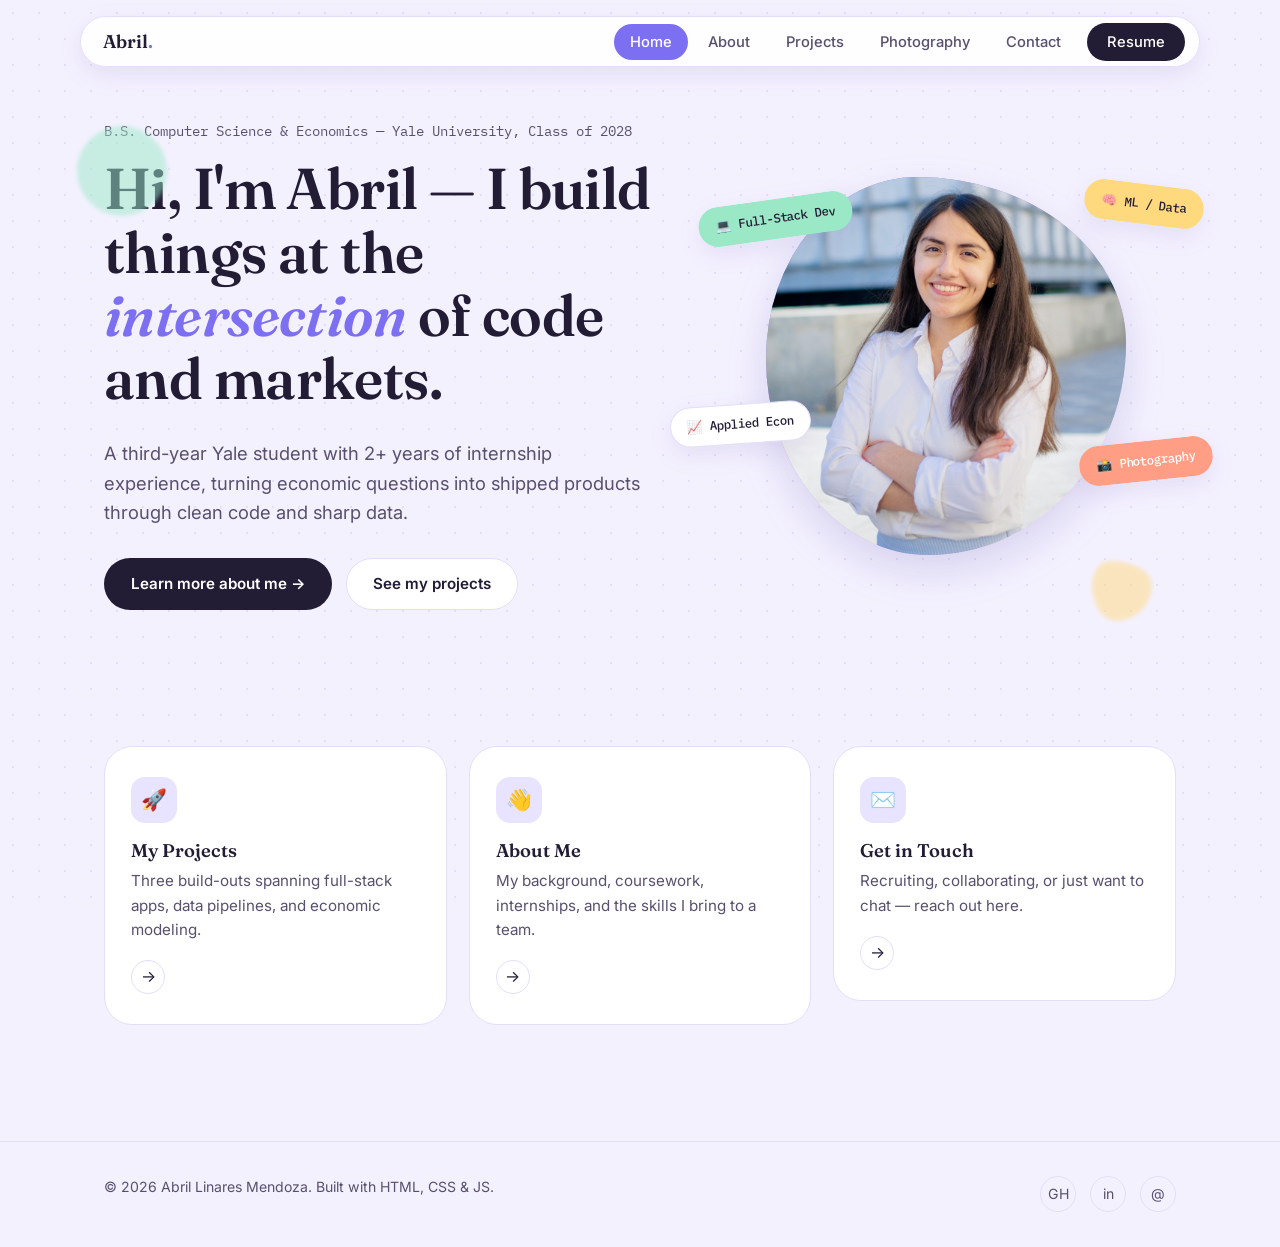
==== index.html @ f80462ec "added photo and made more changes" ====
<!DOCTYPE html>
<html lang="en">
<head>
<meta charset="UTF-8">
<meta name="viewport" content="width=device-width, initial-scale=1.0">
<title>Abril Linares Mendoza</title>
<meta name="description" content="Portfolio of Abril Linares Mendoza">
<link rel="preconnect" href="https://fonts.googleapis.com">
<link href="https://fonts.googleapis.com/css2?family=Fraunces:ital,wght@0,500;0,600;1,500&family=Inter:wght@400;500;600;700&family=IBM+Plex+Mono:wght@400;500&display=swap" rel="stylesheet">
<link rel="stylesheet" href="css/style.css">
</head>
<body>

<!-- ============ NAV ============ -->
<div class="nav-wrap">
  <nav class="nav">
    <!-- EDIT: your name / logo mark -->
    <a href="index.html" class="nav-logo">Abril<span>.</span></a>
    <button class="nav-toggle" aria-label="Toggle navigation"><span></span></button>
    <ul class="nav-links">
      <li><a href="index.html">Home</a></li>
      <li><a href="about.html">About</a></li>
      <li><a href="projects.html">Projects</a></li>
      <li><a href="photography.html">Photography</a></li>
      <li><a href="contact.html">Contact</a></li>
      <!-- EDIT: link to your resume PDF once you add it to assets/ -->
      <li><a href="assets/resume.pdf" class="nav-cta">Resume</a></li>
    </ul>
  </nav>
</div>

<!-- ============ HERO ============ -->
<header class="hero">
  <div class="container">
    <div class="shape shape-a"></div>
    <div class="shape shape-b"></div>

    <div class="hero-grid">
      <div>
        <!-- EDIT: kicker line -->
        <p class="hero-kicker">B.S. Computer Science &amp; Economics — Yale University, Class of 2028</p>

        <!-- EDIT: headline. The <em> word gets the violet italic treatment -->
        <h1>Hi, I'm Abril — I build things at the <em>intersection</em> of code and markets.</h1>

        <!-- EDIT: one-sentence bio -->
        <p class="hero-bio">
          A third-year Yale student with 2+ years of internship experience,
          turning economic questions into shipped products through clean code and sharp data.
        </p>

        <div class="hero-actions">
          <a href="about.html" class="btn btn-primary">Learn more about me →</a>
          <a href="projects.html" class="btn btn-secondary">See my projects</a>
        </div>
      </div>

      <div class="hero-photo-wrap">
        <span class="badge badge-1">💻 Full-Stack Dev</span>
        <span class="badge badge-2">📈 Applied Econ</span>
        <span class="badge badge-3">🧠 ML / Data</span>
        <span class="badge badge-4">📸 Photography</span>
        <div class="hero-photo">
          <!-- EDIT: replace with your headshot at assets/img/headshot.jpg -->
          <img src="assets/img/headshot.jpg" alt="Portrait of Abril Linares Mendoza" onerror="this.src='https://placehold.co/500x550/7C6FF2/ffffff?text=Your+Headshot'">
        </div>
      </div>
    </div>
  </div>
</header>

<!-- ============ QUICK LINKS ============ -->
<section class="section-tight">
  <div class="container">
    <div class="quick-links">
      <a href="projects.html" style="text-decoration:none;">
        <div class="quick-card reveal">
          <div class="quick-icon">🚀</div>
          <h3>My Projects</h3>
          <p>Three build-outs spanning full-stack apps, data pipelines, and economic modeling.</p>
          <div class="quick-arrow">→</div>
        </div>
      </a>
      <a href="about.html" style="text-decoration:none;">
        <div class="quick-card reveal">
          <div class="quick-icon">👋</div>
          <h3>About Me</h3>
          <p>My background, coursework, internships, and the skills I bring to a team.</p>
          <div class="quick-arrow">→</div>
        </div>
      </a>
      <a href="contact.html" style="text-decoration:none;">
        <div class="quick-card reveal">
          <div class="quick-icon">✉️</div>
          <h3>Get in Touch</h3>
          <p>Recruiting, collaborating, or just want to chat — reach out here.</p>
          <div class="quick-arrow">→</div>
        </div>
      </a>
    </div>
  </div>
</section>

<!-- ============ FOOTER ============ -->
<footer>
  <div class="container footer-inner">
    <!-- EDIT: name + year -->
    <p>© 2026 Abril Linares Mendoza. Built with HTML, CSS &amp; JS.</p>
    <div class="footer-social">
      <!-- EDIT: swap these hrefs for your real profiles -->
      <a href="https://github.com/yourusername" target="_blank" rel="noopener" aria-label="GitHub">GH</a>
      <a href="https://www.linkedin.com/in/abril-linares-mendoza-a8b287258" target="_blank" rel="noopener" aria-label="LinkedIn">in</a>
      <a href="mailto:adlinares6@gmail.com" aria-label="Email">@</a>
    </div>
  </div>
</footer>

<script src="js/script.js"></script>
</body>
</html>
---- css/style.css ----
/* =========================================================
   DESIGN TOKENS
   Edit these variables to re-theme the whole site at once.
   ========================================================= */
:root {
  /* --- Color palette --- */
  --bg:            #F4F1FF;   /* soft lavender page background */
  --bg-alt:        #FFFFFF;   /* card / surface background */
  --ink:           #221C35;   /* near-black plum for body text */
  --ink-soft:      #58506E;   /* muted plum for secondary text */

  --accent-violet: #7C6FF2;   /* primary brand accent */
  --accent-violet-dark: #5B4FD6;
  --accent-coral:  #FF9E85;   /* warm accent */
  --accent-mint:   #9BE8C7;   /* cool accent */
  --accent-butter: #FFD97D;   /* highlight accent */
  --accent-pink:   #FFC2E2;   /* extra accent for badges */

  --border: #E4DEFB;

  /* --- Type --- */
  --font-display: "Fraunces", Georgia, serif;
  --font-body: "Inter", -apple-system, BlinkMacSystemFont, "Segoe UI", sans-serif;
  --font-mono: "IBM Plex Mono", "SFMono-Regular", Consolas, monospace;

  /* --- Layout --- */
  --max-width: 1120px;
  --radius-sm: 10px;
  --radius-md: 18px;
  --radius-lg: 28px;
  --radius-pill: 999px;

  --shadow-soft: 0 8px 24px rgba(85, 70, 160, 0.10);
  --shadow-lift: 0 16px 40px rgba(85, 70, 160, 0.18);
}

/* =========================================================
   RESET
   ========================================================= */
*, *::before, *::after { box-sizing: border-box; }
html { scroll-behavior: smooth; }
body {
  margin: 0;
  background: var(--bg);
  color: var(--ink);
  font-family: var(--font-body);
  line-height: 1.6;
  -webkit-font-smoothing: antialiased;
}
img { max-width: 100%; display: block; }
a { color: inherit; text-decoration: none; }
h1, h2, h3, h4 {
  font-family: var(--font-display);
  margin: 0 0 0.5em 0;
  line-height: 1.1;
  font-weight: 600;
}
p { margin: 0 0 1em 0; }
ul { margin: 0; padding: 0; list-style: none; }
button { font-family: inherit; cursor: pointer; }

/* Background texture: faint dotted grid, subtle CS/graph-paper nod */
body {
  background-image: radial-gradient(var(--border) 1px, transparent 1px);
  background-size: 26px 26px;
  background-attachment: fixed;
}

@media (prefers-reduced-motion: reduce) {
  * { animation-duration: 0.001ms !important; animation-iteration-count: 1 !important; transition-duration: 0.001ms !important; scroll-behavior: auto !important; }
}

/* =========================================================
   NAV — floating pill, fixed top-center (inspired by ref #2)
   ========================================================= */
.nav-wrap {
  position: sticky;
  top: 16px;
  z-index: 100;
  display: flex;
  justify-content: center;
  padding: 0 16px;
  margin-bottom: 0;
}
.nav {
  width: 100%;
  max-width: var(--max-width);
  background: rgba(255, 255, 255, 0.85);
  backdrop-filter: blur(10px);
  border: 1px solid var(--border);
  border-radius: var(--radius-pill);
  padding: 10px 14px 10px 22px;
  display: flex;
  align-items: center;
  justify-content: space-between;
  box-shadow: var(--shadow-soft);
}
.nav-logo {
  font-family: var(--font-display);
  font-weight: 600;
  font-size: 1.15rem;
  color: var(--ink);
  white-space: nowrap;
}
.nav-logo span { color: var(--accent-violet); }

.nav-links {
  display: flex;
  align-items: center;
  gap: 4px;
}
.nav-links a {
  font-size: 0.92rem;
  font-weight: 500;
  color: var(--ink-soft);
  padding: 9px 16px;
  border-radius: var(--radius-pill);
  transition: background 0.2s ease, color 0.2s ease;
  white-space: nowrap;
}
.nav-links a:hover { background: var(--bg); color: var(--ink); }
.nav-links a.active {
  background: var(--accent-violet);
  color: #fff;
}
.nav-cta {
  background: var(--ink);
  color: #fff !important;
  padding: 10px 20px !important;
  margin-left: 6px;
}
.nav-cta:hover { background: var(--accent-violet-dark) !important; }

.nav-toggle {
  display: none;
  background: none;
  border: none;
  padding: 8px;
}
.nav-toggle span, .nav-toggle span::before, .nav-toggle span::after {
  content: "";
  display: block;
  width: 22px;
  height: 2px;
  background: var(--ink);
  border-radius: 2px;
  position: relative;
  transition: 0.2s ease;
}
.nav-toggle span::before { position: absolute; top: -7px; }
.nav-toggle span::after { position: absolute; top: 7px; }

@media (max-width: 760px) {
  .nav-links {
    position: absolute;
    top: calc(100% + 10px);
    left: 0; right: 0;
    background: #fff;
    border: 1px solid var(--border);
    border-radius: var(--radius-md);
    flex-direction: column;
    align-items: stretch;
    padding: 10px;
    display: none;
    box-shadow: var(--shadow-lift);
  }
  .nav-links.open { display: flex; }
  .nav-links a { text-align: center; padding: 12px; }
  .nav-toggle { display: block; }
}

/* =========================================================
   LAYOUT HELPERS
   ========================================================= */
.container {
  max-width: var(--max-width);
  margin: 0 auto;
  padding: 0 24px;
}
.section { padding: 88px 0; }
.section-tight { padding: 56px 0; }
.eyebrow {
  font-family: var(--font-mono);
  font-size: 0.78rem;
  letter-spacing: 0.06em;
  text-transform: uppercase;
  color: var(--accent-violet-dark);
  background: #EDE9FF;
  display: inline-flex;
  align-items: center;
  gap: 8px;
  padding: 6px 14px;
  border-radius: var(--radius-pill);
  margin-bottom: 18px;
}

/* =========================================================
   BUTTONS
   ========================================================= */
.btn {
  display: inline-flex;
  align-items: center;
  gap: 8px;
  font-weight: 600;
  font-size: 0.95rem;
  padding: 13px 26px;
  border-radius: var(--radius-pill);
  border: 1px solid transparent;
  transition: transform 0.2s ease, box-shadow 0.2s ease, background 0.2s ease;
}
.btn:hover { transform: translateY(-2px); }
.btn-primary { background: var(--ink); color: #fff; }
.btn-primary:hover { background: var(--accent-violet-dark); box-shadow: var(--shadow-lift); }
.btn-secondary { background: #fff; color: var(--ink); border-color: var(--border); }
.btn-secondary:hover { border-color: var(--accent-violet); box-shadow: var(--shadow-soft); }
.btn-block { width: 100%; justify-content: center; }

/* =========================================================
   HERO (index.html)
   ========================================================= */
.hero {
  position: relative;
  padding: 70px 0 60px;
  overflow: hidden;
}
.hero-grid {
  display: grid;
  grid-template-columns: 1.1fr 0.9fr;
  gap: 50px;
  align-items: center;
}
.hero-kicker {
  font-family: var(--font-mono);
  font-size: 0.85rem;
  color: var(--ink-soft);
  margin-bottom: 14px;
}
.hero h1 {
  font-size: clamp(2.4rem, 5vw, 3.6rem);
  letter-spacing: -0.01em;
}
.hero h1 em {
  font-style: italic;
  color: var(--accent-violet);
}
.hero-bio {
  font-size: 1.15rem;
  color: var(--ink-soft);
  max-width: 46ch;
  margin-bottom: 30px;
}
.hero-actions { display: flex; gap: 14px; flex-wrap: wrap; }

.hero-photo-wrap {
  position: relative;
  display: flex;
  justify-content: center;
  align-items: center;
}
.hero-photo {
  width: min(360px, 80vw);
  aspect-ratio: 1 / 1.05;
  border-radius: 42% 58% 55% 45% / 48% 44% 56% 52%;
  overflow: hidden;
  background: linear-gradient(135deg, var(--accent-violet), var(--accent-pink));
  box-shadow: var(--shadow-lift);
  position: relative;
  z-index: 2;
}
.hero-photo img { width: 100%; height: 100%; object-fit: cover; }

.badge {
  position: absolute;
  font-family: var(--font-mono);
  font-size: 0.78rem;
  font-weight: 500;
  padding: 9px 16px;
  border-radius: var(--radius-pill);
  border: 1px solid var(--border);
  background: #fff;
  box-shadow: var(--shadow-soft);
  z-index: 3;
  animation: float 5s ease-in-out infinite;
}
.badge-1 { top: 6%; left: -4%; background: var(--accent-mint); border-color: transparent; transform: rotate(-8deg); animation-delay: 0s; }
.badge-2 { top: 60%; left: -10%; background: #fff; transform: rotate(-4deg); animation-delay: 1.2s; }
.badge-3 { top: 2%; right: -6%; background: var(--accent-butter); border-color: transparent; transform: rotate(7deg); animation-delay: 0.6s; }
.badge-4 { top: 70%; right: -8%; background: var(--accent-coral); border-color: transparent; color: #fff; transform: rotate(-6deg); animation-delay: 1.8s; }

@keyframes float {
  0%, 100% { transform: translateY(0) rotate(var(--r, 0deg)); }
  50% { transform: translateY(-10px) rotate(var(--r, 0deg)); }
}

.shape { position: absolute; border-radius: 50%; opacity: 0.5; filter: blur(2px); z-index: 1; }
.shape-a { width: 90px; height: 90px; background: var(--accent-mint); top: 12%; left: 6%; }
.shape-b { width: 60px; height: 60px; background: var(--accent-butter); bottom: 8%; right: 10%; border-radius: 30% 70% 60% 40% / 40% 40% 60% 60%; }

/* Quick-link cards on landing page */
.quick-links {
  display: grid;
  grid-template-columns: repeat(3, 1fr);
  gap: 22px;
  margin-top: 20px;
}
.quick-card {
  background: var(--bg-alt);
  border: 1px solid var(--border);
  border-radius: var(--radius-lg);
  padding: 30px 26px;
  transition: transform 0.25s ease, box-shadow 0.25s ease, border-color 0.25s ease;
}
.quick-card:hover { transform: translateY(-6px); box-shadow: var(--shadow-lift); border-color: var(--accent-violet); }
.quick-icon {
  width: 46px; height: 46px;
  border-radius: 14px;
  display: flex; align-items: center; justify-content: center;
  font-size: 1.3rem;
  margin-bottom: 18px;
}
.quick-card:nth-child(1) .quick-icon { background: #E8E4FF; }
.quick-card:nth-child(2) .quick-icon { background: #FFE9DC; }
.quick-card:nth-child(3) .quick-icon { background: #DFF6EA; }
.quick-card h3 { font-size: 1.15rem; margin-bottom: 8px; }
.quick-card p { color: var(--ink-soft); font-size: 0.95rem; margin-bottom: 18px; }
.quick-arrow {
  width: 34px; height: 34px;
  border-radius: 50%;
  border: 1px solid var(--border);
  display: flex; align-items: center; justify-content: center;
  transition: 0.2s ease;
}
.quick-card:hover .quick-arrow { background: var(--ink); color: #fff; border-color: var(--ink); }

/* =========================================================
   PAGE HEADER (used on inner pages)
   ========================================================= */
.page-header { padding: 60px 0 20px; text-align: left; }
.page-header h1 { font-size: clamp(2rem, 4vw, 2.8rem); }
.page-header p { color: var(--ink-soft); font-size: 1.1rem; max-width: 60ch; }

/* =========================================================
   ABOUT PAGE
   ========================================================= */
.about-grid {
  display: grid;
  grid-template-columns: 0.85fr 1.15fr;
  gap: 56px;
  align-items: start;
}
.about-photo {
  border-radius: var(--radius-lg);
  overflow: hidden;
  background: linear-gradient(160deg, var(--accent-mint), var(--accent-violet));
  aspect-ratio: 4/5;
  box-shadow: var(--shadow-soft);
  position: sticky;
  top: 110px;
}
.about-photo img { width: 100%; height: 100%; object-fit: cover; }

.skill-group { margin-top: 34px; }
.skill-group h3 { font-size: 1rem; text-transform: uppercase; letter-spacing: 0.04em; color: var(--ink-soft); font-family: var(--font-mono); margin-bottom: 14px; }
.tag-row { display: flex; flex-wrap: wrap; gap: 10px; }
.tag {
  font-family: var(--font-mono);
  font-size: 0.85rem;
  padding: 8px 14px;
  border-radius: var(--radius-pill);
  background: #fff;
  border: 1px solid var(--border);
  transition: 0.2s ease;
}
.tag:hover { border-color: var(--accent-violet); transform: translateY(-2px); }

.timeline { margin-top: 40px; border-left: 2px solid var(--border); padding-left: 26px; }
.timeline-item { position: relative; margin-bottom: 30px; }
.timeline-item::before {
  content: "";
  position: absolute;
  left: -32px; top: 4px;
  width: 12px; height: 12px;
  border-radius: 50%;
  background: var(--accent-violet);
  border: 3px solid var(--bg);
}
.timeline-item .role { font-weight: 600; font-size: 1.05rem; }
.timeline-item .org { color: var(--accent-violet-dark); font-size: 0.92rem; font-weight: 500; margin-bottom: 4px; }
.timeline-item .when { font-family: var(--font-mono); font-size: 0.8rem; color: var(--ink-soft); margin-bottom: 6px; }

/* =========================================================
   PROJECTS PAGE
   ========================================================= */
.project-grid {
  display: grid;
  grid-template-columns: repeat(3, 1fr);
  gap: 26px;
}
.project-card {
  background: var(--bg-alt);
  border: 1px solid var(--border);
  border-radius: var(--radius-lg);
  overflow: hidden;
  display: flex;
  flex-direction: column;
  transition: transform 0.25s ease, box-shadow 0.25s ease;
}
.project-card:hover { transform: translateY(-6px); box-shadow: var(--shadow-lift); }
.project-thumb {
  height: 170px;
  display: flex; align-items: center; justify-content: center;
  font-family: var(--font-display);
  font-style: italic;
  font-size: 1.6rem;
  color: #fff;
}
.project-card:nth-child(1) .project-thumb { background: linear-gradient(135deg, var(--accent-violet), #A99CFF); }
.project-card:nth-child(2) .project-thumb { background: linear-gradient(135deg, var(--accent-coral), var(--accent-butter)); }
.project-card:nth-child(3) .project-thumb { background: linear-gradient(135deg, var(--accent-mint), #6FC9A8); }

.project-body { padding: 26px; display: flex; flex-direction: column; flex: 1; }
.project-body h3 { font-size: 1.25rem; margin-bottom: 8px; }
.project-body p { color: var(--ink-soft); font-size: 0.95rem; margin-bottom: 16px; }
.project-tech { display: flex; flex-wrap: wrap; gap: 8px; margin-bottom: 22px; }
.project-tech span {
  font-family: var(--font-mono);
  font-size: 0.75rem;
  background: var(--bg);
  border: 1px solid var(--border);
  padding: 5px 10px;
  border-radius: var(--radius-pill);
}
.project-links { display: flex; gap: 10px; margin-top: auto; }
.project-links a {
  flex: 1;
  text-align: center;
  font-size: 0.88rem;
  font-weight: 600;
  padding: 10px;
  border-radius: var(--radius-pill);
  border: 1px solid var(--border);
  transition: 0.2s ease;
}
.project-links a:hover { background: var(--ink); color: #fff; border-color: var(--ink); }

/* =========================================================
   CONTACT PAGE
   ========================================================= */
.contact-grid {
  display: grid;
  grid-template-columns: 1fr 0.8fr;
  gap: 50px;
}
.form-field { margin-bottom: 20px; }
.form-field label {
  display: block;
  font-family: var(--font-mono);
  font-size: 0.82rem;
  color: var(--ink-soft);
  margin-bottom: 8px;
}
.form-field input, .form-field textarea {
  width: 100%;
  padding: 14px 16px;
  border-radius: var(--radius-sm);
  border: 1.5px solid var(--border);
  background: #fff;
  font-family: var(--font-body);
  font-size: 0.98rem;
  color: var(--ink);
  transition: border-color 0.2s ease, box-shadow 0.2s ease;
}
.form-field input:focus, .form-field textarea:focus {
  outline: none;
  border-color: var(--accent-violet);
  box-shadow: 0 0 0 4px #E8E4FF;
}
.form-field textarea { resize: vertical; min-height: 130px; }
.form-note { font-size: 0.85rem; color: var(--ink-soft); margin-top: 12px; }
.form-status { font-size: 0.9rem; margin-top: 14px; display: none; }
.form-status.show { display: block; }
.form-status.ok { color: #237A57; }
.form-status.err { color: #C4432D; }

.contact-card {
  background: var(--ink);
  color: #fff;
  border-radius: var(--radius-lg);
  padding: 34px;
}
.contact-card h3 { color: #fff; font-size: 1.3rem; }
.contact-card p { color: #D8D3F5; }
.contact-list { margin-top: 22px; display: flex; flex-direction: column; gap: 12px; }
.contact-list a {
  display: flex; align-items: center; gap: 12px;
  padding: 13px 16px;
  background: rgba(255,255,255,0.08);
  border-radius: var(--radius-md);
  font-weight: 500;
  transition: background 0.2s ease, transform 0.2s ease;
}
.contact-list a:hover { background: var(--accent-violet); transform: translateX(4px); }
.contact-list .ico {
  width: 30px; height: 30px;
  border-radius: 50%;
  background: rgba(255,255,255,0.15);
  display: flex; align-items: center; justify-content: center;
  font-size: 0.9rem;
  flex-shrink: 0;
}

/* =========================================================
   PHOTOGRAPHY PAGE
   ========================================================= */
.photo-filter { display: flex; gap: 10px; flex-wrap: wrap; margin-bottom: 34px; }
.filter-btn {
  font-family: var(--font-mono);
  font-size: 0.82rem;
  padding: 9px 16px;
  border-radius: var(--radius-pill);
  border: 1px solid var(--border);
  background: #fff;
  color: var(--ink-soft);
  transition: 0.2s ease;
}
.filter-btn:hover { border-color: var(--accent-violet); }
.filter-btn.active { background: var(--ink); color: #fff; border-color: var(--ink); }

.photo-grid {
  columns: 3 220px;
  column-gap: 18px;
}
.photo-item {
  break-inside: avoid;
  margin-bottom: 18px;
  border-radius: var(--radius-md);
  overflow: hidden;
  position: relative;
  cursor: pointer;
  box-shadow: var(--shadow-soft);
}
.photo-item img { width: 100%; display: block; transition: transform 0.4s ease; }
.photo-item:hover img { transform: scale(1.06); }
.photo-cap {
  position: absolute; left: 0; right: 0; bottom: 0;
  padding: 14px;
  background: linear-gradient(to top, rgba(34,28,53,0.85), transparent);
  color: #fff;
  font-size: 0.85rem;
  opacity: 0;
  transition: opacity 0.25s ease;
}
.photo-item:hover .photo-cap { opacity: 1; }

.lightbox {
  position: fixed; inset: 0;
  background: rgba(34, 28, 53, 0.92);
  display: none;
  align-items: center; justify-content: center;
  z-index: 200;
  padding: 40px;
}
.lightbox.open { display: flex; }
.lightbox img { max-width: 90vw; max-height: 85vh; border-radius: var(--radius-md); }
.lightbox-close {
  position: absolute; top: 24px; right: 30px;
  color: #fff; font-size: 1.8rem; background: none; border: none;
}

/* =========================================================
   FOOTER
   ========================================================= */
footer {
  border-top: 1px solid var(--border);
  padding: 34px 0;
  margin-top: 60px;
}
.footer-inner {
  display: flex; justify-content: space-between; align-items: center;
  flex-wrap: wrap; gap: 14px;
  font-size: 0.88rem;
  color: var(--ink-soft);
}
.footer-social { display: flex; gap: 14px; }
.footer-social a {
  width: 36px; height: 36px;
  border-radius: 50%;
  border: 1px solid var(--border);
  display: flex; align-items: center; justify-content: center;
  transition: 0.2s ease;
}
.footer-social a:hover { background: var(--ink); color: #fff; border-color: var(--ink); }

/* =========================================================
   SCROLL REVEAL
   ========================================================= */
.reveal { opacity: 0; transform: translateY(18px); transition: opacity 0.6s ease, transform 0.6s ease; }
.reveal.visible { opacity: 1; transform: translateY(0); }

/* =========================================================
   RESPONSIVE
   ========================================================= */
@media (max-width: 900px) {
  .hero-grid { grid-template-columns: 1fr; }
  .hero-photo-wrap { order: -1; margin-bottom: 10px; }
  .about-grid { grid-template-columns: 1fr; }
  .about-photo { position: static; max-width: 320px; }
  .quick-links { grid-template-columns: 1fr; }
  .project-grid { grid-template-columns: 1fr; }
  .contact-grid { grid-template-columns: 1fr; }
  .photo-grid { columns: 2 200px; }
}
@media (max-width: 480px) {
  .section { padding: 56px 0; }
  .badge { display: none; }
  .photo-grid { columns: 1; }
}
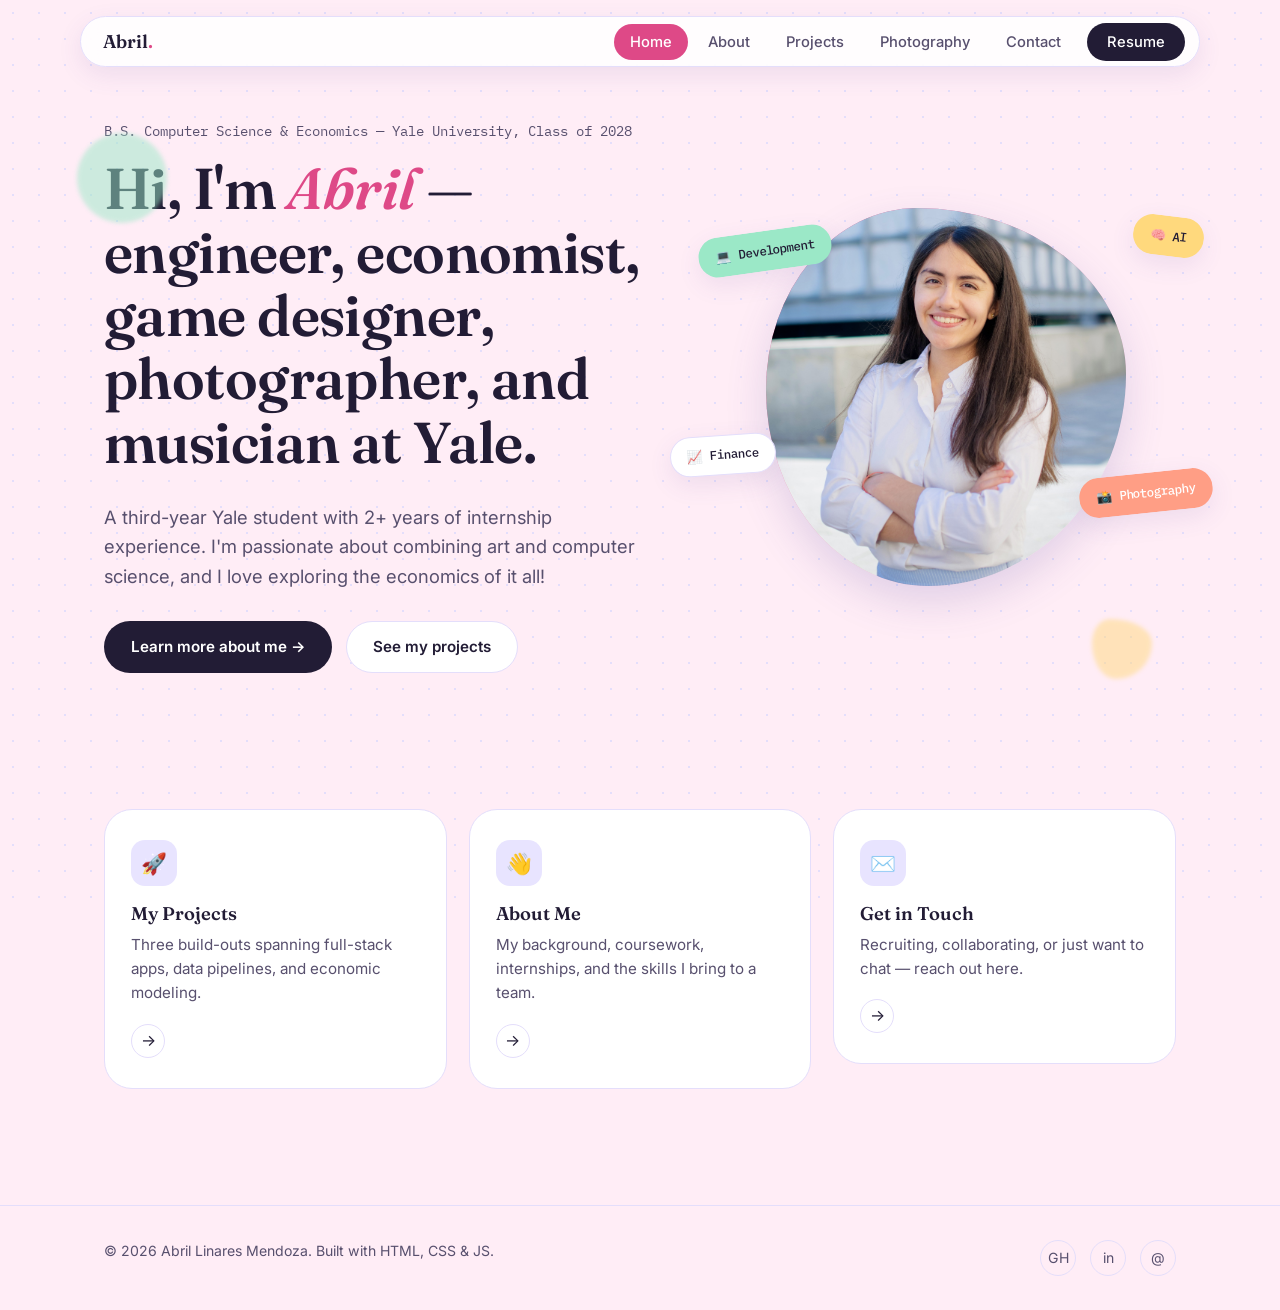
==== commit 9ddd49e6: "fixing home page" ====
--- a/index.html
+++ b/index.html
@@ -41,12 +41,11 @@
         <p class="hero-kicker">B.S. Computer Science &amp; Economics — Yale University, Class of 2028</p>
 
         <!-- EDIT: headline. The <em> word gets the violet italic treatment -->
-        <h1>Hi, I'm Abril — I build things at the <em>intersection</em> of code and markets.</h1>
+        <h1>Hi, I'm <em>Abril</em> — engineer, economist, game designer, photographer, and musician at Yale.</h1>
 
         <!-- EDIT: one-sentence bio -->
         <p class="hero-bio">
-          A third-year Yale student with 2+ years of internship experience,
-          turning economic questions into shipped products through clean code and sharp data.
+          A third-year Yale student with 2+ years of internship experience. I'm passionate about combining art and computer science, and I love exploring the economics of it all!
         </p>
 
         <div class="hero-actions">
@@ -56,13 +55,13 @@
       </div>
 
       <div class="hero-photo-wrap">
-        <span class="badge badge-1">💻 Full-Stack Dev</span>
-        <span class="badge badge-2">📈 Applied Econ</span>
-        <span class="badge badge-3">🧠 ML / Data</span>
+        <span class="badge badge-1">💻 Development</span>
+        <span class="badge badge-2">📈 Finance</span>
+        <span class="badge badge-3">🧠 AI</span>
         <span class="badge badge-4">📸 Photography</span>
         <div class="hero-photo">
           <!-- EDIT: replace with your headshot at assets/img/headshot.jpg -->
-          <img src="assets/img/headshot.jpg" alt="Portrait of Abril Linares Mendoza" onerror="this.src='https://placehold.co/500x550/7C6FF2/ffffff?text=Your+Headshot'">
+          <img src="assets/img/headshot.jpg" alt="Headshot of Abril Linares Mendoza" onerror="this.src='https://placehold.co/500x550/7C6FF2/ffffff?text=Your+Headshot'">
         </div>
       </div>
     </div>
--- a/css/style.css
+++ b/css/style.css
@@ -4,17 +4,17 @@
    ========================================================= */
 :root {
   /* --- Color palette --- */
-  --bg:            #F4F1FF;   /* soft lavender page background */
+  --bg:            #ffedf6;   /* soft lavender page background */
   --bg-alt:        #FFFFFF;   /* card / surface background */
   --ink:           #221C35;   /* near-black plum for body text */
   --ink-soft:      #58506E;   /* muted plum for secondary text */
 
-  --accent-violet: #7C6FF2;   /* primary brand accent */
-  --accent-violet-dark: #5B4FD6;
+  --accent-violet: #de4987;   /* primary brand accent */
+  --accent-violet-dark: #cc296c;
   --accent-coral:  #FF9E85;   /* warm accent */
   --accent-mint:   #9BE8C7;   /* cool accent */
   --accent-butter: #FFD97D;   /* highlight accent */
-  --accent-pink:   #FFC2E2;   /* extra accent for badges */
+  --accent-pink:   #F4F1FF;   /* extra accent for badges */
 
   --border: #E4DEFB;
 
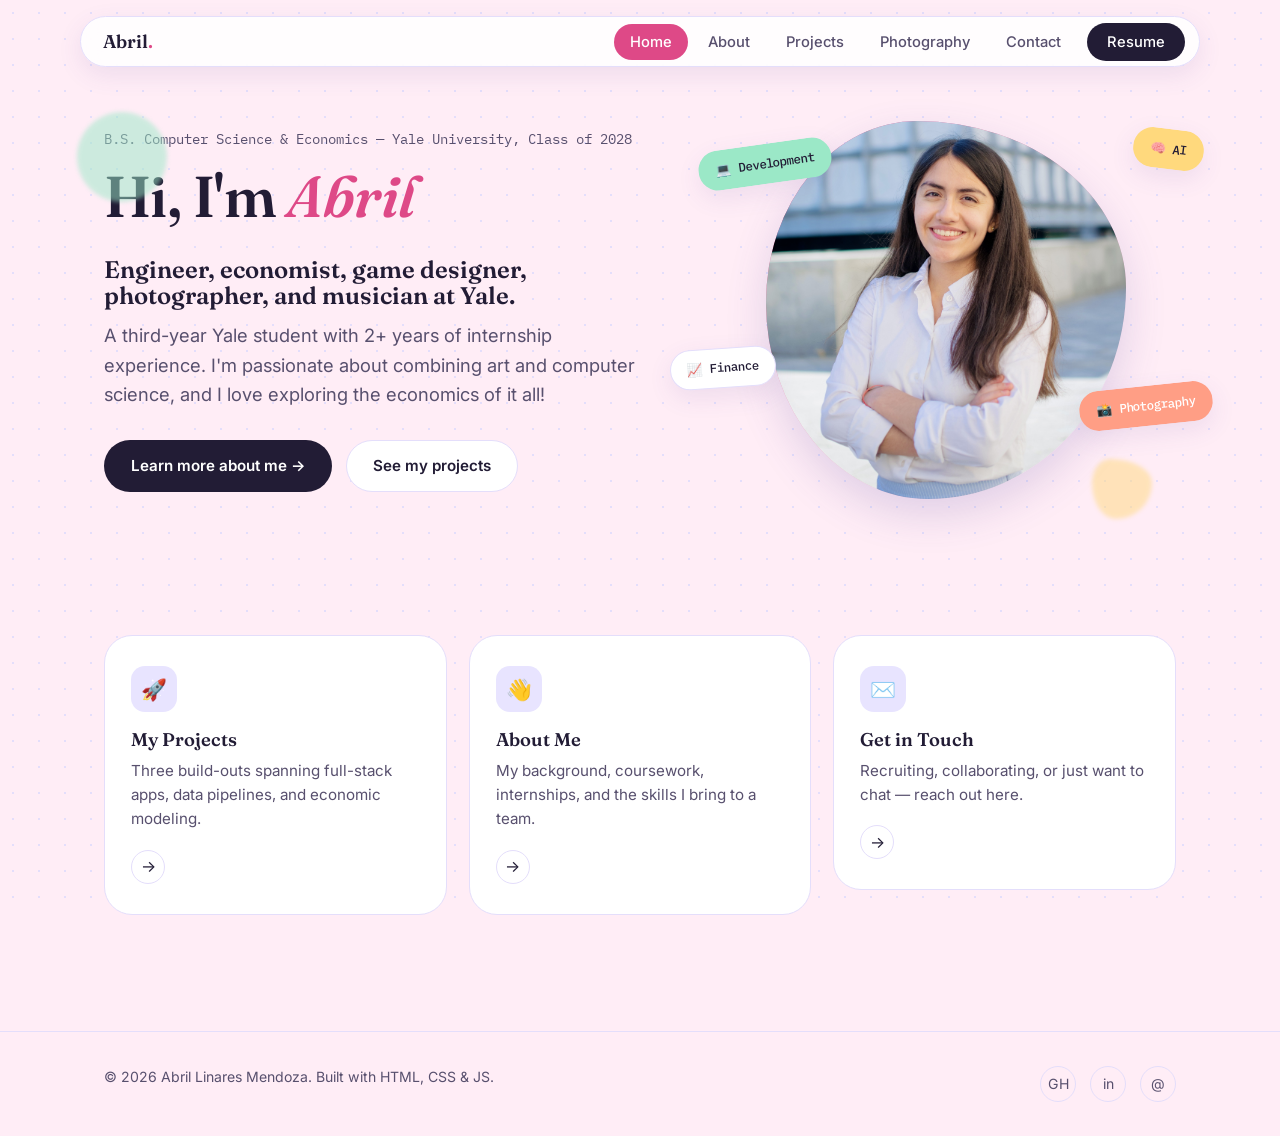
==== commit d8ee7e86: "adding a heading 2" ====
--- a/index.html
+++ b/index.html
@@ -41,7 +41,9 @@
         <p class="hero-kicker">B.S. Computer Science &amp; Economics — Yale University, Class of 2028</p>
 
         <!-- EDIT: headline. The <em> word gets the violet italic treatment -->
-        <h1>Hi, I'm <em>Abril</em> — engineer, economist, game designer, photographer, and musician at Yale.</h1>
+        <h1>Hi, I'm <em>Abril</em></h1>
+
+        <h2>Engineer, economist, game designer, photographer, and musician at Yale.</h2>
 
         <!-- EDIT: one-sentence bio -->
         <p class="hero-bio">
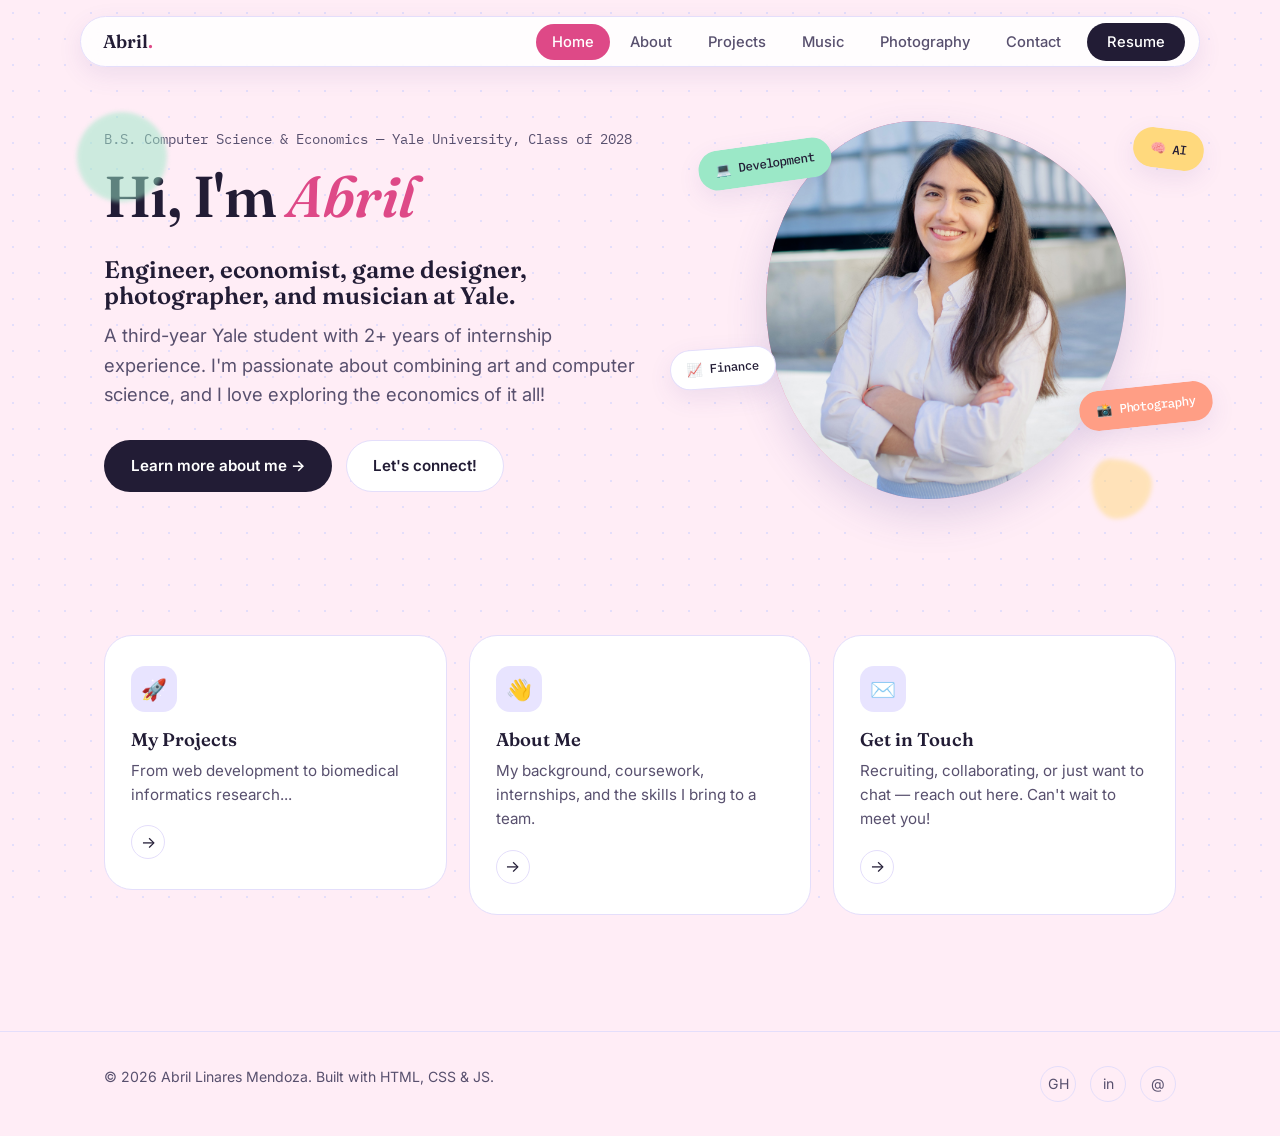
==== commit a7d71415: "worked on the text and added music" ====
--- a/index.html
+++ b/index.html
@@ -21,6 +21,7 @@
       <li><a href="index.html">Home</a></li>
       <li><a href="about.html">About</a></li>
       <li><a href="projects.html">Projects</a></li>
+      <li><a href="music.html">Music</a></li>
       <li><a href="photography.html">Photography</a></li>
       <li><a href="contact.html">Contact</a></li>
       <!-- EDIT: link to your resume PDF once you add it to assets/ -->
@@ -52,7 +53,7 @@
 
         <div class="hero-actions">
           <a href="about.html" class="btn btn-primary">Learn more about me →</a>
-          <a href="projects.html" class="btn btn-secondary">See my projects</a>
+          <a href="contact.html" class="btn btn-secondary">Let's connect!</a>
         </div>
       </div>
 
@@ -78,7 +79,7 @@
         <div class="quick-card reveal">
           <div class="quick-icon">🚀</div>
           <h3>My Projects</h3>
-          <p>Three build-outs spanning full-stack apps, data pipelines, and economic modeling.</p>
+          <p>From web development to biomedical informatics research...</p>
           <div class="quick-arrow">→</div>
         </div>
       </a>
@@ -94,7 +95,7 @@
         <div class="quick-card reveal">
           <div class="quick-icon">✉️</div>
           <h3>Get in Touch</h3>
-          <p>Recruiting, collaborating, or just want to chat — reach out here.</p>
+          <p>Recruiting, collaborating, or just want to chat — reach out here. Can't wait to meet you!</p>
           <div class="quick-arrow">→</div>
         </div>
       </a>
--- a/css/style.css
+++ b/css/style.css
@@ -14,7 +14,7 @@
   --accent-coral:  #FF9E85;   /* warm accent */
   --accent-mint:   #9BE8C7;   /* cool accent */
   --accent-butter: #FFD97D;   /* highlight accent */
-  --accent-pink:   #F4F1FF;   /* extra accent for badges */
+  --accent-pink:   #f9cee3;   /* extra accent for badges */
 
   --border: #E4DEFB;
 
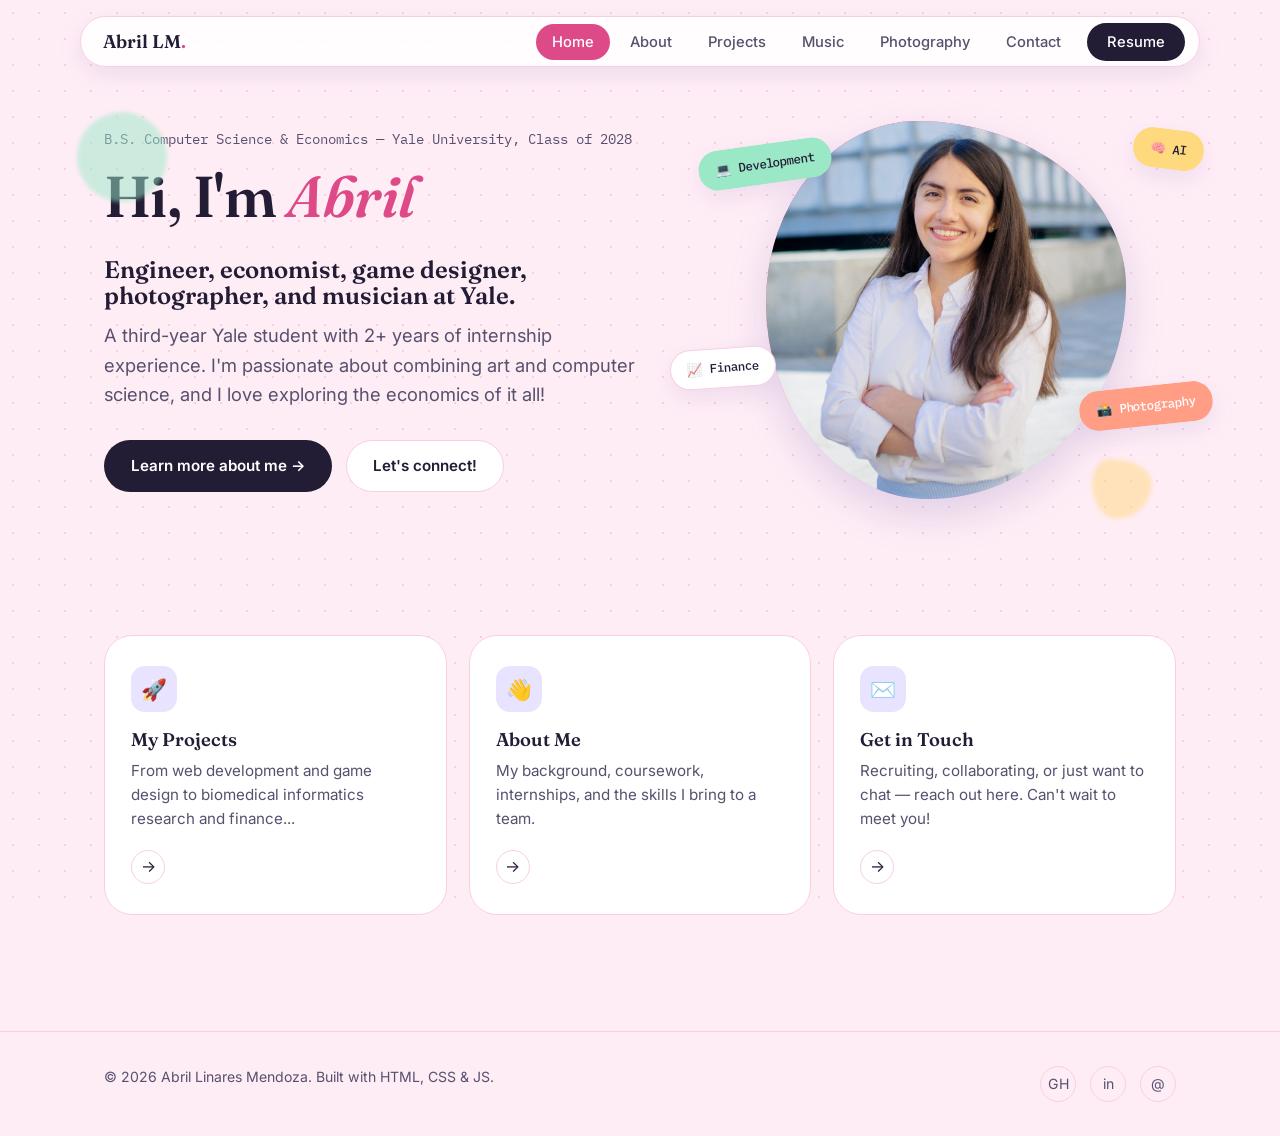
==== commit 39965cc5: "still working on da site" ====
--- a/index.html
+++ b/index.html
@@ -15,7 +15,7 @@
 <div class="nav-wrap">
   <nav class="nav">
     <!-- EDIT: your name / logo mark -->
-    <a href="index.html" class="nav-logo">Abril<span>.</span></a>
+    <a href="index.html" class="nav-logo">Abril LM<span>.</span></a>
     <button class="nav-toggle" aria-label="Toggle navigation"><span></span></button>
     <ul class="nav-links">
       <li><a href="index.html">Home</a></li>
@@ -79,7 +79,7 @@
         <div class="quick-card reveal">
           <div class="quick-icon">🚀</div>
           <h3>My Projects</h3>
-          <p>From web development to biomedical informatics research...</p>
+          <p>From web development and game design to biomedical informatics research and finance...</p>
           <div class="quick-arrow">→</div>
         </div>
       </a>
--- a/css/style.css
+++ b/css/style.css
@@ -16,7 +16,7 @@
   --accent-butter: #FFD97D;   /* highlight accent */
   --accent-pink:   #f9cee3;   /* extra accent for badges */
 
-  --border: #E4DEFB;
+  --border: #f9cee3;
 
   /* --- Type --- */
   --font-display: "Fraunces", Georgia, serif;
